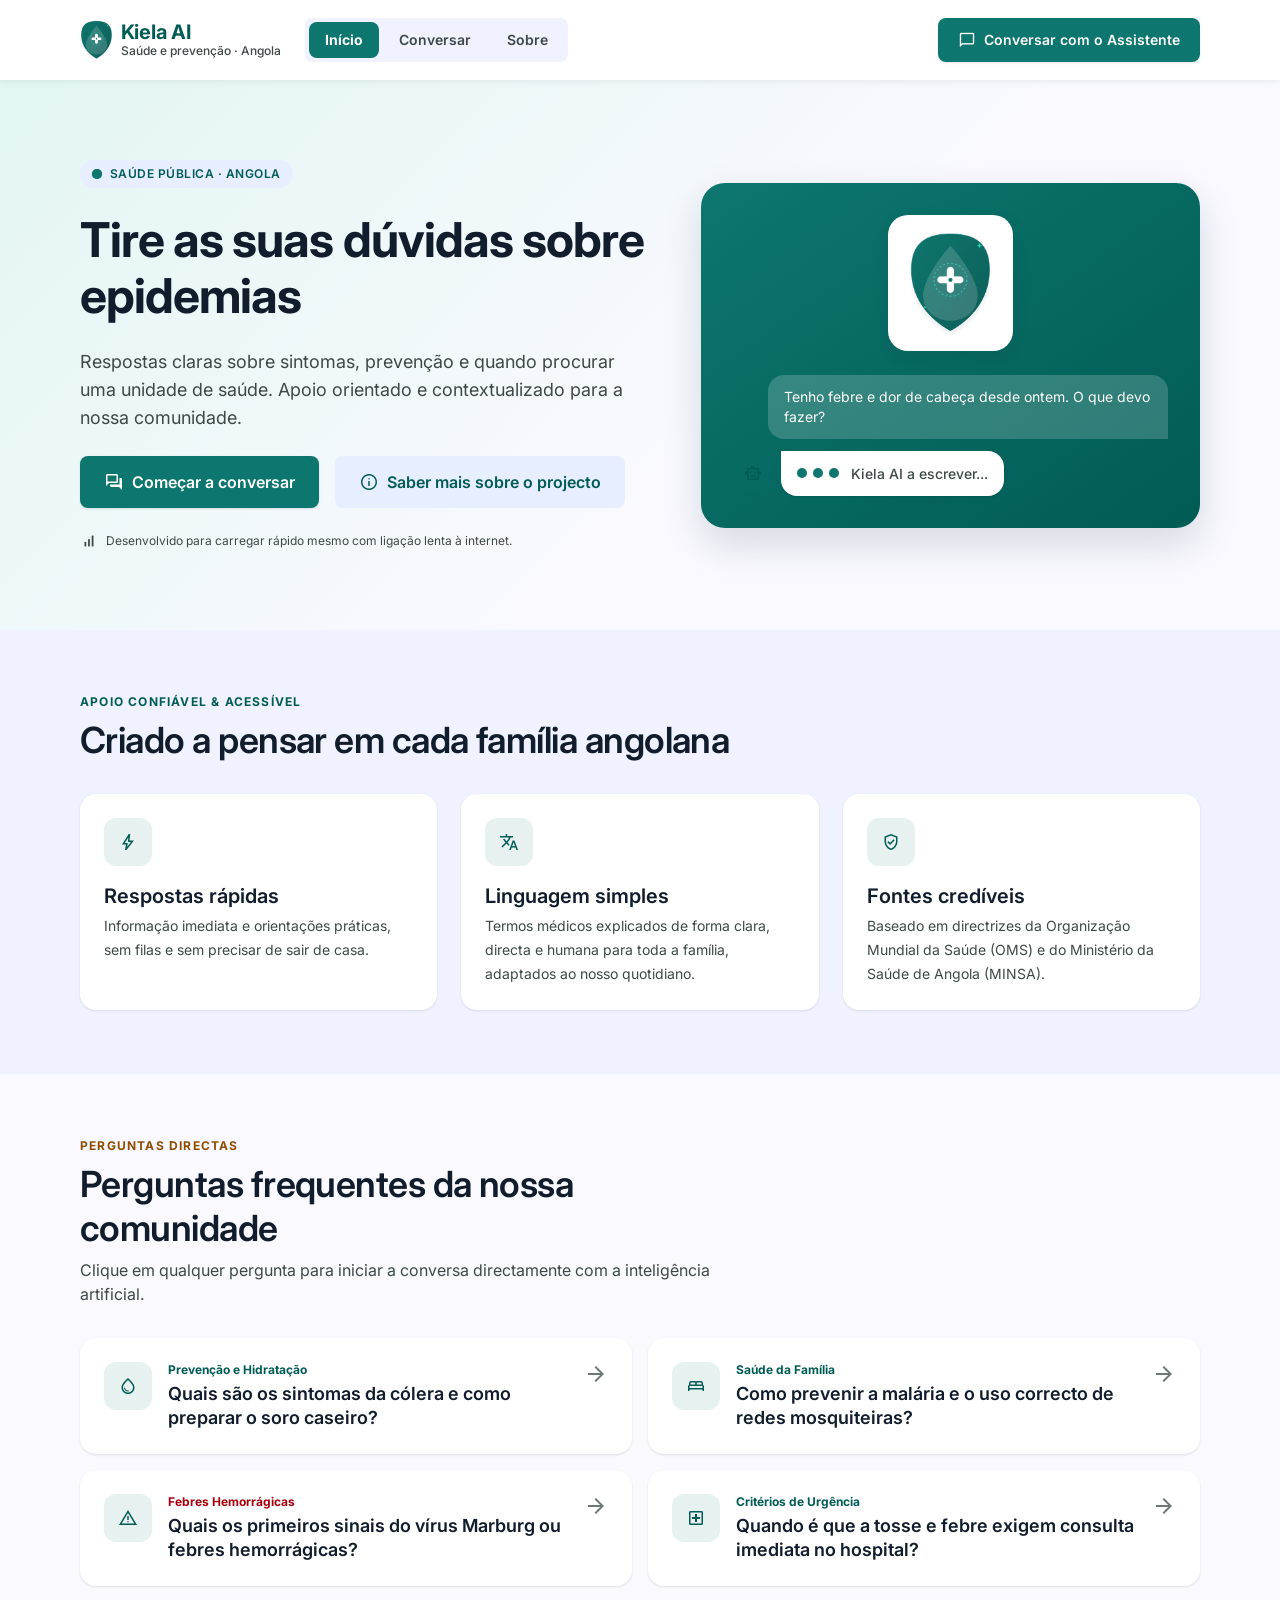
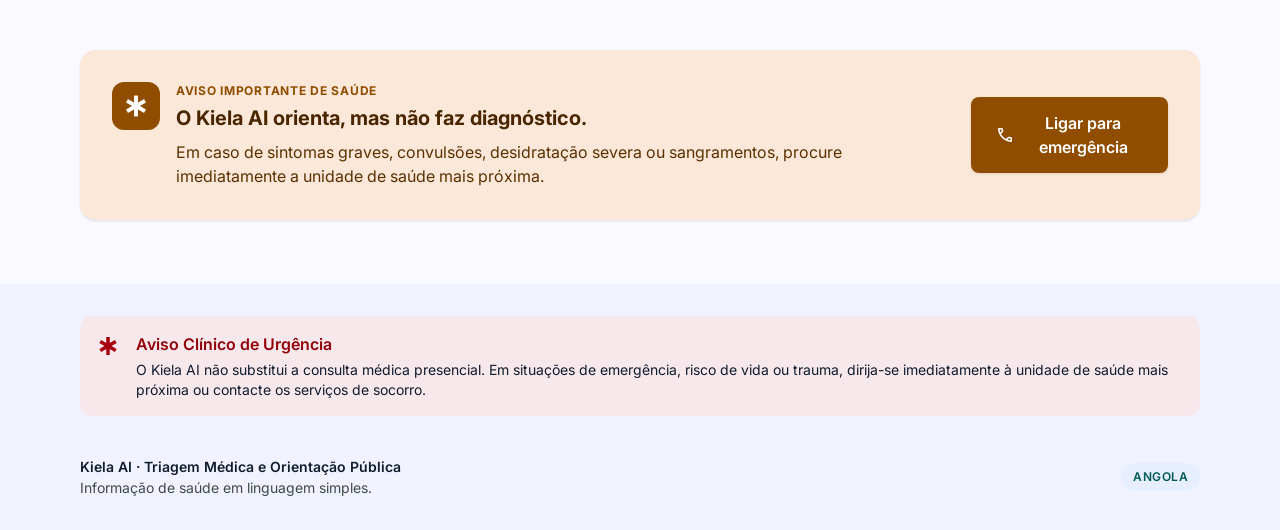
==== index.html @ 8af2745e "Adesão do projeto - versionamento" ====
<!DOCTYPE html>
<html lang="pt-AO">

<head>
  <meta charset="utf-8">
  <meta name="viewport" content="width=device-width, initial-scale=1">
  <title>Kiela AI · Dúvidas sobre epidemias</title>
  <meta name="description"
    content="Assistente de inteligência artificial que esclarece dúvidas sobre epidemias, prevenção e quando procurar uma unidade de saúde.">
  <meta name="theme-color" content="#0d766e">
  <link rel="icon" type="image/png" href="assets/images/favicon.png">
  <link rel="apple-touch-icon" href="assets/images/apple-touch-icon.png">
  <link rel="preconnect" href="https://fonts.googleapis.com">
  <link rel="preconnect" href="https://fonts.gstatic.com" crossorigin>
  <link rel="stylesheet" href="https://fonts.googleapis.com/css2?family=Inter:wght@400;500;600;700&display=swap">
  <link rel="stylesheet"
    href="https://fonts.googleapis.com/css2?family=Material+Symbols+Outlined:opsz,wght,FILL,GRAD@24,400,0..1,0&icon_names=arrow_forward,bed,bolt,call,chat,chat_bubble,check_circle,contact_phone,done,emergency,error,flag,forum,health_and_safety,home,hourglass_top,info,library_books,local_hospital,medical_services,open_in_new,pest_control,privacy_tip,public,refresh,report_problem,send,signal_cellular_alt,smart_toy,sms,sync,task_alt,thumb_down,thumb_up,translate,vaccines,verified_user,warning,water_drop,wifi_off&display=swap">
  <link rel="stylesheet" href="styles/tokens.css">
  <link rel="stylesheet" href="styles/base.css">
  <link rel="stylesheet" href="styles/layout.css">
  <link rel="stylesheet" href="styles/components.css">
  <link rel="stylesheet" href="styles/home.css">
</head>

<body data-base="">
  <a class="skip-link" href="#content">Saltar para o conteúdo</a>
  <div id="site-header"></div>
  <main class="page-main" id="content">

    <section class="hero">
      <div class="container hero__grid">
        <div class="hero__text">
          <span class="badge badge--teal"><span class="dot dot--pulse"></span>Saúde pública · Angola</span>
          <h1>Tire as suas dúvidas sobre epidemias</h1>
          <p class="hero__lead">Respostas claras sobre sintomas, prevenção e quando procurar uma unidade de saúde. Apoio
            orientado e contextualizado para a nossa comunidade.</p>
          <div class="hero__actions">
            <a class="btn btn--primary btn--lg" href="pages/chat.html"><span
                class="material-symbols-outlined icon icon--md" aria-hidden="true">forum</span>Começar a conversar</a>
            <a class="btn btn--soft btn--lg" href="pages/about.html"><span
                class="material-symbols-outlined icon icon--md" aria-hidden="true">info</span>Saber mais sobre o
              projecto</a>
          </div>
          <p class="hero__note"><span class="material-symbols-outlined icon icon--sm"
              aria-hidden="true">signal_cellular_alt</span>Desenvolvido para carregar rápido mesmo com ligação lenta à
            internet.</p>
        </div>
        <div class="hero__preview" aria-hidden="true">
          <div class="hero__logo-wrap"><img class="hero__logo" src="assets/images/logo-shield.png" alt="" width="82"
              height="104"></div>
          <div class="hero__chat">
            <p class="hero__question">Tenho febre e dor de cabeça desde ontem. O que devo fazer?</p>
            <div class="typing">
              <div class="msg__avatar"><span class="material-symbols-outlined icon icon--md"
                  aria-hidden="true">smart_toy</span></div>
              <div class="typing__bubble">
                <div class="typing__dots"><span></span><span></span><span></span></div><span class="typing__text">Kiela
                  AI a escrever...</span>
              </div>
            </div>
          </div>
        </div>
      </div>
    </section>

    <section class="section section--tint">
      <div class="container">
        <div class="section__head">
          <span class="eyebrow">Apoio confiável &amp; acessível</span>
          <h2>Criado a pensar em cada família angolana</h2>
        </div>
        <div class="features">
          <article class="card feature">
            <div class="icon-tile"><span class="material-symbols-outlined icon icon--md" aria-hidden="true">bolt</span>
            </div>
            <div>
              <h3>Respostas rápidas</h3>
              <p class="feature__text">Informação imediata e orientações práticas, sem filas e sem precisar de sair de
                casa.</p>
            </div>
          </article>
          <article class="card feature">
            <div class="icon-tile"><span class="material-symbols-outlined icon icon--md"
                aria-hidden="true">translate</span></div>
            <div>
              <h3>Linguagem simples</h3>
              <p class="feature__text">Termos médicos explicados de forma clara, directa e humana para toda a família,
                adaptados ao nosso quotidiano.</p>
            </div>
          </article>
          <article class="card feature">
            <div class="icon-tile"><span class="material-symbols-outlined icon icon--md"
                aria-hidden="true">verified_user</span></div>
            <div>
              <h3>Fontes credíveis</h3>
              <p class="feature__text">Baseado em directrizes da Organização Mundial da Saúde (OMS) e do Ministério da
                Saúde de Angola (MINSA).</p>
            </div>
          </article>
        </div>
      </div>
    </section>

    <section class="section">
      <div class="container">
        <div class="section__head">
          <span class="eyebrow eyebrow--warm">Perguntas directas</span>
          <h2>Perguntas frequentes da nossa comunidade</h2>
          <p class="section__lead">Clique em qualquer pergunta para iniciar a conversa directamente com a inteligência
            artificial.</p>
        </div>
        <div class="faq">
          <a class="faq__item"
            href="pages/chat.html?q=Quais%20s%C3%A3o%20os%20sintomas%20da%20c%C3%B3lera%20e%20como%20preparar%20o%20soro%20caseiro%3F">
            <div class="faq__main">
              <div class="icon-tile"><span class="material-symbols-outlined icon icon--md"
                  aria-hidden="true">water_drop</span></div>
              <div>
                <p class="faq__topic">Prevenção e Hidratação</p>
                <p class="faq__question">Quais são os sintomas da cólera e como preparar o soro caseiro?</p>
              </div>
            </div>
            <span class="material-symbols-outlined icon faq__arrow" aria-hidden="true">arrow_forward</span>
          </a>
          <a class="faq__item"
            href="pages/chat.html?q=Como%20prevenir%20a%20mal%C3%A1ria%20e%20o%20uso%20correcto%20de%20redes%20mosquiteiras%3F">
            <div class="faq__main">
              <div class="icon-tile"><span class="material-symbols-outlined icon icon--md" aria-hidden="true">bed</span>
              </div>
              <div>
                <p class="faq__topic">Saúde da Família</p>
                <p class="faq__question">Como prevenir a malária e o uso correcto de redes mosquiteiras?</p>
              </div>
            </div>
            <span class="material-symbols-outlined icon faq__arrow" aria-hidden="true">arrow_forward</span>
          </a>
          <a class="faq__item"
            href="pages/chat.html?q=Quais%20os%20primeiros%20sinais%20do%20v%C3%ADrus%20Marburg%20ou%20febres%20hemorr%C3%A1gicas%3F">
            <div class="faq__main">
              <div class="icon-tile"><span class="material-symbols-outlined icon icon--md"
                  aria-hidden="true">warning</span></div>
              <div>
                <p class="faq__topic faq__topic--alert">Febres Hemorrágicas</p>
                <p class="faq__question">Quais os primeiros sinais do vírus Marburg ou febres hemorrágicas?</p>
              </div>
            </div>
            <span class="material-symbols-outlined icon faq__arrow" aria-hidden="true">arrow_forward</span>
          </a>
          <a class="faq__item"
            href="pages/chat.html?q=Quando%20%C3%A9%20que%20a%20tosse%20e%20febre%20exigem%20consulta%20imediata%20no%20hospital%3F">
            <div class="faq__main">
              <div class="icon-tile"><span class="material-symbols-outlined icon icon--md"
                  aria-hidden="true">local_hospital</span></div>
              <div>
                <p class="faq__topic">Critérios de Urgência</p>
                <p class="faq__question">Quando é que a tosse e febre exigem consulta imediata no hospital?</p>
              </div>
            </div>
            <span class="material-symbols-outlined icon faq__arrow" aria-hidden="true">arrow_forward</span>
          </a>
        </div>
      </div>
    </section>

    <section class="section" style="padding-top:0">
      <div class="container">
        <div class="safety">
          <div class="safety__main">
            <div class="icon-tile safety__icon"><span class="material-symbols-outlined icon icon--lg"
                aria-hidden="true">emergency</span></div>
            <div>
              <p class="safety__eyebrow">Aviso importante de saúde</p>
              <p class="safety__title">O Kiela AI orienta, mas não faz diagnóstico.</p>
              <p class="safety__text">Em caso de sintomas graves, convulsões, desidratação severa ou sangramentos,
                procure imediatamente a unidade de saúde mais próxima.</p>
            </div>
          </div>
          <a class="btn btn--warm btn--lg" href="tel:112" data-emergency-call><span
              class="material-symbols-outlined icon icon--md" aria-hidden="true">call</span>Ligar para emergência</a>
        </div>
      </div>
    </section>

  </main>
  <div id="site-footer"></div>
  <script src="src/config/contacts.js"></script>
  <script src="src/utils/dom.js"></script>
  <script src="src/components/header.js"></script>
  <script src="src/components/footer.js"></script>
  <script src="src/utils/page.js"></script>
  <script src="src/controllers/homeController.js"></script>
</body>

</html>
---- styles/tokens.css ----
/* Design tokens (Stitch: "Humane Clinical Public Health").
   Mudar uma cor ou um espaçamento aqui muda-o no site inteiro. */
:root {
  /* superfícies */
  --c-surface: #f9f9ff;
  --c-surface-low: #f0f3ff;
  --c-surface-mid: #e7eeff;
  --c-surface-high: #dee8ff;
  --c-surface-highest: #d8e3fb;
  --c-white: #ffffff;

  /* texto e contornos */
  --c-text: #111c2d;
  --c-text-soft: #3e4947;
  --c-outline: #6e7977;
  --c-outline-soft: #bdc9c6;

  /* verde azulado (principal) */
  --c-primary: #005c55;
  --c-primary-strong: #0d766e;
  --c-on-primary: #ffffff;
  --c-on-primary-soft: #a3faef;
  --c-primary-tint: #9bf2e8;
  --c-on-primary-tint: #00201d;

  /* laranja (avisos) e vermelho (urgência) */
  --c-secondary: #904d00;
  --c-secondary-tint: #ffdcc3;
  --c-danger: #a7000f;
  --c-danger-tint: #ffdad6;
  --c-danger-text: #93000a;

  --c-warn-bg: #fef3c7;
  --c-warn-tag: #fde68a;
  --c-warn-accent: #f59e0b;
  --c-warn-title: #92400e;
  --c-warn-text: #78350f;
  --c-warn-button: #b45309;
  --c-warn-button-hover: #92400e;

  --c-error-bg: #fee2e2;
  --c-error-accent: #dc2626;
  --c-error-title: #991b1b;
  --c-error-text: #7f1d1d;

  /* espaçamentos */
  --space-xs: 0.25rem;
  --space-sm: 0.5rem;
  --space-md: 1rem;
  --space-lg: 1.5rem;
  --space-xl: 2rem;
  --space-2xl: 4rem;

  /* margens laterais da página */
  --margin: 1rem;

  /* cantos */
  --radius-sm: 0.25rem;
  --radius-md: 0.5rem;
  --radius-lg: 0.75rem;
  --radius-xl: 1rem;
  --radius-pill: 9999px;

  /* sombras */
  --shadow-sm: 0 1px 3px rgba(17, 28, 45, 0.08), 0 1px 2px rgba(17, 28, 45, 0.04);
  --shadow-md: 0 6px 16px rgba(17, 28, 45, 0.1);
  --shadow-lg: 0 16px 40px rgba(17, 28, 45, 0.14);

  /* medidas */
  --max-width: 1200px;
  --header-height: 4rem;

  --font: "Inter", system-ui, -apple-system, "Segoe UI", Roboto, "Helvetica Neue", Arial, sans-serif;
}

@media (min-width: 768px) {
  :root { --margin: 1.5rem; }
}
@media (min-width: 900px) {
  :root { --header-height: 5rem; } /* mesmo ponto de viragem do menu (ver layout.css) */
}
@media (min-width: 1024px) {
  :root { --margin: 2.5rem; }
}
---- styles/base.css ----
/* Reset leve e tipografia base */
*, *::before, *::after { box-sizing: border-box; }

html {
  -webkit-text-size-adjust: 100%;
  scroll-behavior: smooth;
}

body {
  margin: 0;
  min-height: 100vh;
  display: flex;
  flex-direction: column;
  font-family: var(--font);
  font-size: 1rem;
  line-height: 1.5;
  color: var(--c-text);
  background: var(--c-surface);
  -webkit-font-smoothing: antialiased;
}

img { max-width: 100%; display: block; }
a { color: inherit; text-decoration: none; }
button, input { font: inherit; color: inherit; }
button { cursor: pointer; }
p { margin: 0; }
h1, h2, h3, h4 { margin: 0; line-height: 1.25; }
ul { margin: 0; padding: 0; list-style: none; }

h1 { font-size: 2.25rem; line-height: 2.75rem; font-weight: 700; letter-spacing: -0.02em; }
h2 { font-size: 1.75rem; line-height: 2.25rem; font-weight: 600; letter-spacing: -0.015em; }
h3 { font-size: 1.25rem; line-height: 1.75rem; font-weight: 600; }

@media (min-width: 768px) {
  h1 { font-size: 3rem; line-height: 3.5rem; }
  h2 { font-size: 2.25rem; line-height: 2.75rem; }
}

:focus-visible { outline: 2px solid var(--c-primary-strong); outline-offset: 2px; }

/* acessibilidade */
.visually-hidden {
  position: absolute; width: 1px; height: 1px; margin: -1px; padding: 0;
  overflow: hidden; clip: rect(0 0 0 0); white-space: nowrap; border: 0;
}
.skip-link {
  position: absolute; left: var(--space-md); top: -4rem; z-index: 100;
  padding: var(--space-sm) var(--space-md); border-radius: var(--radius-md);
  background: var(--c-primary); color: var(--c-on-primary); font-weight: 600;
}
.skip-link:focus { top: var(--space-sm); }

/* ícones (fonte Material Symbols) */
.icon {
  /* caixa quadrada fixa: se a fonte de ícones demorar ou falhar, o texto do ícone não parte o layout */
  display: inline-block; width: 1em; height: 1em; overflow: hidden; white-space: nowrap;
  font-size: 1.5rem; line-height: 1; flex-shrink: 0; user-select: none;
}
.icon--sm { font-size: 1.125rem; }
.icon--md { font-size: 1.25rem; }
.icon--lg { font-size: 1.75rem; }
.icon--xl { font-size: 2rem; }
.icon--fill { font-variation-settings: "FILL" 1; }

@media (prefers-reduced-motion: reduce) {
  *, *::before, *::after {
    animation-duration: 0.01ms !important;
    animation-iteration-count: 1 !important;
    transition-duration: 0.01ms !important;
    scroll-behavior: auto !important;
  }
}
---- styles/layout.css ----
/* Estrutura comum: contentor, cabeçalho (barra no PC, hambúrguer no telemóvel) e rodapé */

.container {
  width: 100%;
  max-width: var(--max-width);
  margin: 0 auto;
  padding-inline: var(--margin);
}

.page-main {
  flex: 1;
  padding-top: var(--header-height); /* o cabeçalho é fixo */
}

/* ---------- Cabeçalho ---------- */
.site-header {
  position: fixed;
  top: 0; left: 0; right: 0;
  z-index: 50;
  background: rgba(255, 255, 255, 0.96);
  -webkit-backdrop-filter: blur(16px);
  backdrop-filter: blur(16px);
  box-shadow: 0 1px 8px rgba(17, 28, 45, 0.08);
}

.site-header__bar {
  height: var(--header-height);
  display: flex;
  align-items: center;
  justify-content: space-between;
  gap: var(--space-md);
}

.site-header__left { display: flex; align-items: center; min-width: 0; }
.site-header__right { display: flex; align-items: center; gap: var(--space-md); }

.brand { display: flex; align-items: center; gap: var(--space-sm); min-width: 0; }
.brand__logo { height: 2.5rem; width: auto; flex-shrink: 0; }
.brand__text { display: flex; flex-direction: column; min-width: 0; }
.brand__name {
  font-size: 1.25rem; line-height: 1.1; font-weight: 700; letter-spacing: -0.01em;
  color: var(--c-primary);
}
.brand__tagline { font-size: 0.75rem; line-height: 1rem; font-weight: 500; color: var(--c-text-soft); }

/* Barra de navegação (PC) */
.site-nav {
  display: none;
  align-items: center;
  gap: var(--space-xs);
  padding: var(--space-xs);
  margin-left: var(--space-lg);
  background: var(--c-surface-low);
  border-radius: var(--radius-md);
}
.site-nav__link {
  padding: 0.5rem 1rem;
  border-radius: var(--radius-md);
  font-size: 0.875rem; line-height: 1.25rem; font-weight: 600;
  color: var(--c-text-soft);
  transition: background-color 0.15s, color 0.15s;
}
.site-nav__link:hover { background: var(--c-surface-high); color: var(--c-text); }
.site-nav__link[aria-current="page"] { background: var(--c-primary-strong); color: var(--c-on-primary); font-weight: 700; }

.health-line { display: none; flex-direction: column; align-items: flex-end; }
.health-line__label { font-size: 0.75rem; line-height: 1rem; color: var(--c-text-soft); font-weight: 500; }
.health-line__number { font-size: 0.875rem; line-height: 1.25rem; font-weight: 700; color: var(--c-danger); }

.site-header .site-header__cta { display: none; } /* mais específico que .btn (que vem depois) */

/* Botão hambúrguer (telemóvel) */
.menu-toggle {
  display: inline-flex; align-items: center; justify-content: center;
  width: 2.75rem; height: 2.75rem;
  border: 0; border-radius: var(--radius-md);
  background: var(--c-surface-low);
  color: var(--c-primary);
}
.menu-toggle:hover { background: var(--c-surface-high); }
.menu-toggle__bars { position: relative; width: 1.25rem; height: 0.875rem; display: block; }
.menu-toggle__bars span {
  position: absolute; left: 0; width: 100%; height: 2px; border-radius: 2px;
  background: currentColor;
  transition: transform 0.2s ease, opacity 0.15s ease, top 0.2s ease;
}
.menu-toggle__bars span:nth-child(1) { top: 0; }
.menu-toggle__bars span:nth-child(2) { top: 6px; }
.menu-toggle__bars span:nth-child(3) { top: 12px; }
.menu-toggle[aria-expanded="true"] .menu-toggle__bars span:nth-child(1) { top: 6px; transform: rotate(45deg); }
.menu-toggle[aria-expanded="true"] .menu-toggle__bars span:nth-child(2) { opacity: 0; }
.menu-toggle[aria-expanded="true"] .menu-toggle__bars span:nth-child(3) { top: 6px; transform: rotate(-45deg); }

/* Menu em gaveta (telemóvel) */
.mobile-menu {
  position: absolute; top: 100%; left: 0; right: 0;
  background: var(--c-white);
  box-shadow: var(--shadow-lg);
  padding: var(--space-md) var(--margin) var(--space-lg);
  display: flex; flex-direction: column; gap: var(--space-xs);
  opacity: 0; visibility: hidden; transform: translateY(-8px);
  transition: opacity 0.2s ease, transform 0.2s ease, visibility 0.2s;
}
.mobile-menu.is-open { opacity: 1; visibility: visible; transform: none; }
.mobile-menu__link {
  display: flex; align-items: center; gap: var(--space-md);
  min-height: 3rem; padding: 0 var(--space-md);
  border-radius: var(--radius-md);
  font-size: 1rem; font-weight: 600; color: var(--c-text-soft);
}
.mobile-menu__link:hover { background: var(--c-surface-low); }
.mobile-menu__link[aria-current="page"] { background: var(--c-surface-low); color: var(--c-primary); }
.mobile-menu__cta { margin-top: var(--space-sm); }

/* A partir de 900px: barra completa, sem hambúrguer */
@media (min-width: 900px) {
  .site-nav { display: flex; }
  .site-header .site-header__cta { display: inline-flex; }
  .menu-toggle, .mobile-menu { display: none; }
}
@media (min-width: 1200px) {
  .health-line { display: flex; }
}

/* ---------- Rodapé ---------- */
.site-footer { background: var(--c-surface-low); margin-top: auto; }
.site-footer__inner {
  display: flex; flex-direction: column; gap: var(--space-lg);
  padding-block: var(--space-xl);
}
.urgent-notice {
  display: flex; gap: var(--space-md); align-items: flex-start;
  padding: var(--space-md);
  border-radius: var(--radius-lg);
  background: rgba(255, 218, 214, 0.45);
}
.urgent-notice .icon { color: var(--c-danger); margin-top: 2px; }
.urgent-notice__title { font-size: 1rem; font-weight: 600; color: var(--c-danger-text); }
.urgent-notice__text { font-size: 0.875rem; line-height: 1.25rem; margin-top: var(--space-xs); }

.site-footer__bottom {
  display: flex; flex-direction: column; gap: var(--space-sm);
  align-items: center; text-align: center;
  padding-top: var(--space-md);
}
.site-footer__title { font-size: 0.875rem; font-weight: 600; }
.site-footer__text { font-size: 0.875rem; color: var(--c-text-soft); }
@media (min-width: 768px) {
  .site-footer__bottom { flex-direction: row; justify-content: space-between; text-align: left; }
}
---- styles/components.css ----
/* Peças reutilizáveis: botões, selos, avisos, secções */

/* ---------- Botões ---------- */
.btn {
  display: inline-flex; align-items: center; justify-content: center; gap: var(--space-sm);
  min-height: 2.75rem; padding: 0.625rem 1.25rem;
  border: 0; border-radius: var(--radius-md);
  font-size: 0.875rem; line-height: 1.25rem; font-weight: 600; text-align: center;
  transition: background-color 0.15s, box-shadow 0.15s, transform 0.1s;
}
.btn:active { transform: scale(0.97); }
.btn[disabled] { opacity: 0.55; cursor: not-allowed; transform: none; }
.btn--lg { min-height: 3.25rem; padding: 0.875rem 1.5rem; font-size: 1rem; line-height: 1.5rem; }
.btn--block { width: 100%; }

.btn--primary { background: var(--c-primary-strong); color: var(--c-on-primary); box-shadow: var(--shadow-sm); }
.btn--primary:hover:not([disabled]) { background: var(--c-primary); }
.btn--soft { background: var(--c-surface-mid); color: var(--c-primary); }
.btn--soft:hover:not([disabled]) { background: var(--c-surface-high); }
.btn--light { background: var(--c-white); color: var(--c-primary); box-shadow: var(--shadow-sm); }
.btn--light:hover:not([disabled]) { background: var(--c-surface-low); }
.btn--warm { background: var(--c-secondary); color: var(--c-white); box-shadow: var(--shadow-sm); }
.btn--warm:hover:not([disabled]) { background: #703b00; }

/* ---------- Selos e pontos ---------- */
.badge {
  display: inline-flex; align-items: center; gap: var(--space-sm);
  padding: 0.375rem 0.75rem; border-radius: var(--radius-pill);
  font-size: 0.75rem; line-height: 1rem; font-weight: 600; letter-spacing: 0.04em; text-transform: uppercase;
}
.badge--teal { background: var(--c-surface-mid); color: var(--c-primary); }

.dot { position: relative; width: 0.625rem; height: 0.625rem; border-radius: 50%; background: var(--c-primary-strong); flex-shrink: 0; }
.dot--pulse::after {
  content: ""; position: absolute; inset: 0; border-radius: 50%; background: inherit;
  animation: ping 1.6s cubic-bezier(0, 0, 0.2, 1) infinite;
}

/* ---------- Secções e cartões ---------- */
.section { padding-block: var(--space-2xl); }
.section--tint { background: var(--c-surface-low); }
.section__head { display: flex; flex-direction: column; gap: var(--space-sm); margin-bottom: var(--space-xl); max-width: 42rem; }
.section__head--center { margin-inline: auto; text-align: center; align-items: center; }
.section__lead { color: var(--c-text-soft); }

.eyebrow { font-size: 0.75rem; line-height: 1rem; font-weight: 700; letter-spacing: 0.1em; text-transform: uppercase; color: var(--c-primary); }
.eyebrow--warm { color: var(--c-secondary); }

.card { background: var(--c-white); border-radius: var(--radius-xl); box-shadow: var(--shadow-sm); padding: var(--space-lg); }

.icon-tile {
  width: 3rem; height: 3rem; border-radius: var(--radius-lg);
  display: flex; align-items: center; justify-content: center; flex-shrink: 0;
  background: rgba(13, 118, 110, 0.1); color: var(--c-primary);
}
.icon-tile--solid { background: var(--c-primary-strong); color: var(--c-on-primary); }

/* ---------- Avisos (aviso hospitalar, erro, espera) ---------- */
.alert {
  display: flex; gap: var(--space-md); align-items: flex-start;
  width: 100%; padding: var(--space-md);
  border-radius: var(--radius-xl); box-shadow: var(--shadow-sm);
}
.alert__icon {
  width: 3rem; height: 3rem; border-radius: var(--radius-lg); flex-shrink: 0;
  display: flex; align-items: center; justify-content: center; color: var(--c-white);
}
.alert__body { flex: 1; min-width: 0; display: flex; flex-direction: column; gap: var(--space-sm); }
.alert__head { display: flex; flex-wrap: wrap; gap: var(--space-sm); align-items: center; justify-content: space-between; }
.alert__title { font-size: 1rem; line-height: 1.5rem; font-weight: 700; }
.alert__tag { padding: 0.125rem 0.625rem; border-radius: var(--radius-pill); font-size: 0.75rem; font-weight: 600; }
.alert__text { font-size: 1rem; line-height: 1.5rem; }
.alert__text--small { font-size: 0.875rem; line-height: 1.25rem; }
.alert__action { align-self: flex-start; margin-top: var(--space-xs); }

.alert--warning { background: var(--c-warn-bg); }
.alert--warning .alert__icon { background: var(--c-warn-accent); }
.alert--warning .alert__title { color: var(--c-warn-title); }
.alert--warning .alert__tag { background: var(--c-warn-tag); color: var(--c-warn-text); }
.alert--warning .alert__text { color: var(--c-warn-text); }
.alert--warning .btn { background: var(--c-warn-button); color: var(--c-white); }
.alert--warning .btn:hover { background: var(--c-warn-button-hover); }

.alert--error { background: var(--c-error-bg); flex-wrap: wrap; }
.alert--error .alert__icon { background: var(--c-error-accent); width: 2.5rem; height: 2.5rem; }
.alert--error .alert__title { color: var(--c-error-title); font-size: 0.875rem; }
.alert--error .alert__text { color: var(--c-error-text); font-size: 0.875rem; line-height: 1.25rem; }
.alert--error .btn { background: var(--c-white); color: var(--c-error-title); box-shadow: var(--shadow-sm); }
.alert--error .btn:hover { background: #fef2f2; }

.alert--wait { background: var(--c-surface-low); }
.alert--wait .alert__icon { width: 2.5rem; height: 2.5rem; background: var(--c-surface-highest); color: var(--c-primary); }
.alert--wait .alert__title { color: var(--c-text); font-size: 0.875rem; }
.alert--wait .alert__text { color: var(--c-text-soft); font-size: 0.875rem; line-height: 1.25rem; }

@media (min-width: 640px) {
  .alert--error { flex-wrap: nowrap; align-items: center; }
  .alert--error .alert__action { align-self: center; margin-top: 0; }
}

/* ---------- Avatar e indicador "a escrever" (chat e página inicial) ---------- */
.msg__avatar { width: 2.5rem; height: 2.5rem; margin-top: var(--space-xs); border-radius: 50%; flex-shrink: 0; display: flex; align-items: center; justify-content: center; background: var(--c-primary); color: var(--c-on-primary); box-shadow: var(--shadow-sm); }
.typing { display: flex; align-items: center; gap: var(--space-sm); }
.typing .msg__avatar { margin-top: 0; background: rgba(13, 118, 110, 0.15); color: var(--c-primary); box-shadow: none; }
.typing__bubble { display: flex; align-items: center; gap: 0.75rem; padding: 0.75rem var(--space-md); border-radius: var(--radius-xl); border-top-left-radius: 0; background: var(--c-white); box-shadow: var(--shadow-sm); }
.typing__dots { display: flex; gap: 0.375rem; }
.typing__dots span { width: 0.625rem; height: 0.625rem; border-radius: 50%; background: var(--c-primary-strong); animation: bounce 1s infinite; }
.typing__dots span:nth-child(2) { animation-delay: 0.2s; }
.typing__dots span:nth-child(3) { animation-delay: 0.4s; }
.typing__text { font-size: 0.875rem; font-weight: 500; color: var(--c-text-soft); }


/* ---------- Animações ---------- */
@keyframes ping { 75%, 100% { transform: scale(2.4); opacity: 0; } }
@keyframes fade-in { from { opacity: 0; transform: translateY(6px); } to { opacity: 1; transform: none; } }
@keyframes spin { to { transform: rotate(360deg); } }
@keyframes bounce { 0%, 80%, 100% { transform: translateY(0); } 40% { transform: translateY(-0.4rem); } }
.fade-in { animation: fade-in 0.25s ease-out both; }
.spin { animation: spin 1.2s linear infinite; }
---- styles/home.css ----
/* Página inicial */

.hero { background: linear-gradient(135deg, #e3f6f3 0%, var(--c-surface) 58%); overflow: hidden; }
.hero__grid { display: grid; gap: var(--space-xl); align-items: center; padding-block: 3rem; }
.hero__text { display: flex; flex-direction: column; align-items: flex-start; gap: var(--space-lg); }
.hero__lead { font-size: 1.125rem; line-height: 1.75rem; color: var(--c-text-soft); max-width: 36rem; }
.hero__actions { display: flex; flex-wrap: wrap; gap: var(--space-md); }
.hero__note { display: flex; align-items: center; gap: var(--space-sm); font-size: 0.75rem; line-height: 1rem; color: var(--c-text-soft); }

.hero__preview {
  display: flex; flex-direction: column; align-items: center; gap: var(--space-lg);
  padding: var(--space-xl); border-radius: 1.5rem; color: var(--c-on-primary);
  background: linear-gradient(145deg, var(--c-primary-strong), var(--c-primary));
  box-shadow: var(--shadow-lg);
}
.hero__logo-wrap { background: var(--c-white); border-radius: 1.25rem; padding: var(--space-md) 1.25rem; box-shadow: var(--shadow-md); }
.hero__logo { height: 6.5rem; width: auto; }
.hero__chat { width: 100%; display: flex; flex-direction: column; gap: 0.75rem; }
.hero__question {
  align-self: flex-end; max-width: 92%;
  padding: 0.75rem var(--space-md); border-radius: var(--radius-xl) var(--radius-xl) 0 var(--radius-xl);
  background: rgba(255, 255, 255, 0.18); font-size: 0.875rem; line-height: 1.25rem;
}
.hero__preview .typing { align-self: flex-start; }

@media (min-width: 900px) {
  .hero__grid { grid-template-columns: 1.15fr 1fr; padding-block: 5rem; gap: 3rem; }
}

.features { display: grid; gap: var(--space-lg); }
.feature { display: flex; flex-direction: column; gap: var(--space-md); }
.feature__text { color: var(--c-text-soft); font-size: 0.875rem; line-height: 1.5rem; margin-top: var(--space-xs); }
@media (min-width: 768px) { .features { grid-template-columns: repeat(3, 1fr); } }

.faq { display: grid; gap: var(--space-md); }
.faq__item {
  display: flex; align-items: flex-start; justify-content: space-between; gap: var(--space-md);
  padding: var(--space-lg); border-radius: var(--radius-xl);
  background: var(--c-white); box-shadow: var(--shadow-sm);
  transition: background-color 0.2s, box-shadow 0.2s;
}
.faq__item:hover { background: var(--c-surface-low); box-shadow: var(--shadow-md); }
.faq__main { display: flex; gap: var(--space-md); align-items: flex-start; }
.faq__topic { font-size: 0.75rem; line-height: 1rem; font-weight: 700; color: var(--c-primary); }
.faq__topic--alert { color: var(--c-danger); }
.faq__question { font-size: 1.125rem; line-height: 1.5rem; font-weight: 600; margin-top: var(--space-xs); }
.faq__arrow { color: var(--c-outline); transition: transform 0.2s, color 0.2s; }
.faq__item:hover .faq__arrow { color: var(--c-primary); transform: translateX(4px); }
@media (min-width: 768px) { .faq { grid-template-columns: 1fr 1fr; } }

.safety {
  display: flex; flex-direction: column; gap: var(--space-lg);
  padding: var(--space-lg); border-radius: var(--radius-xl);
  background: #fbe8d9; box-shadow: var(--shadow-sm);
}
.safety__main { display: flex; gap: var(--space-md); align-items: flex-start; }
.safety__icon { background: var(--c-secondary); color: var(--c-white); }
.safety__eyebrow { font-size: 0.75rem; font-weight: 700; letter-spacing: 0.06em; text-transform: uppercase; color: var(--c-secondary); }
.safety__title { font-size: 1.25rem; line-height: 1.75rem; font-weight: 700; color: #4a2600; margin-top: var(--space-xs); }
.safety__text { color: #5a3000; margin-top: var(--space-sm); }
@media (min-width: 768px) {
  .safety { flex-direction: row; align-items: center; justify-content: space-between; padding: var(--space-xl); }
}
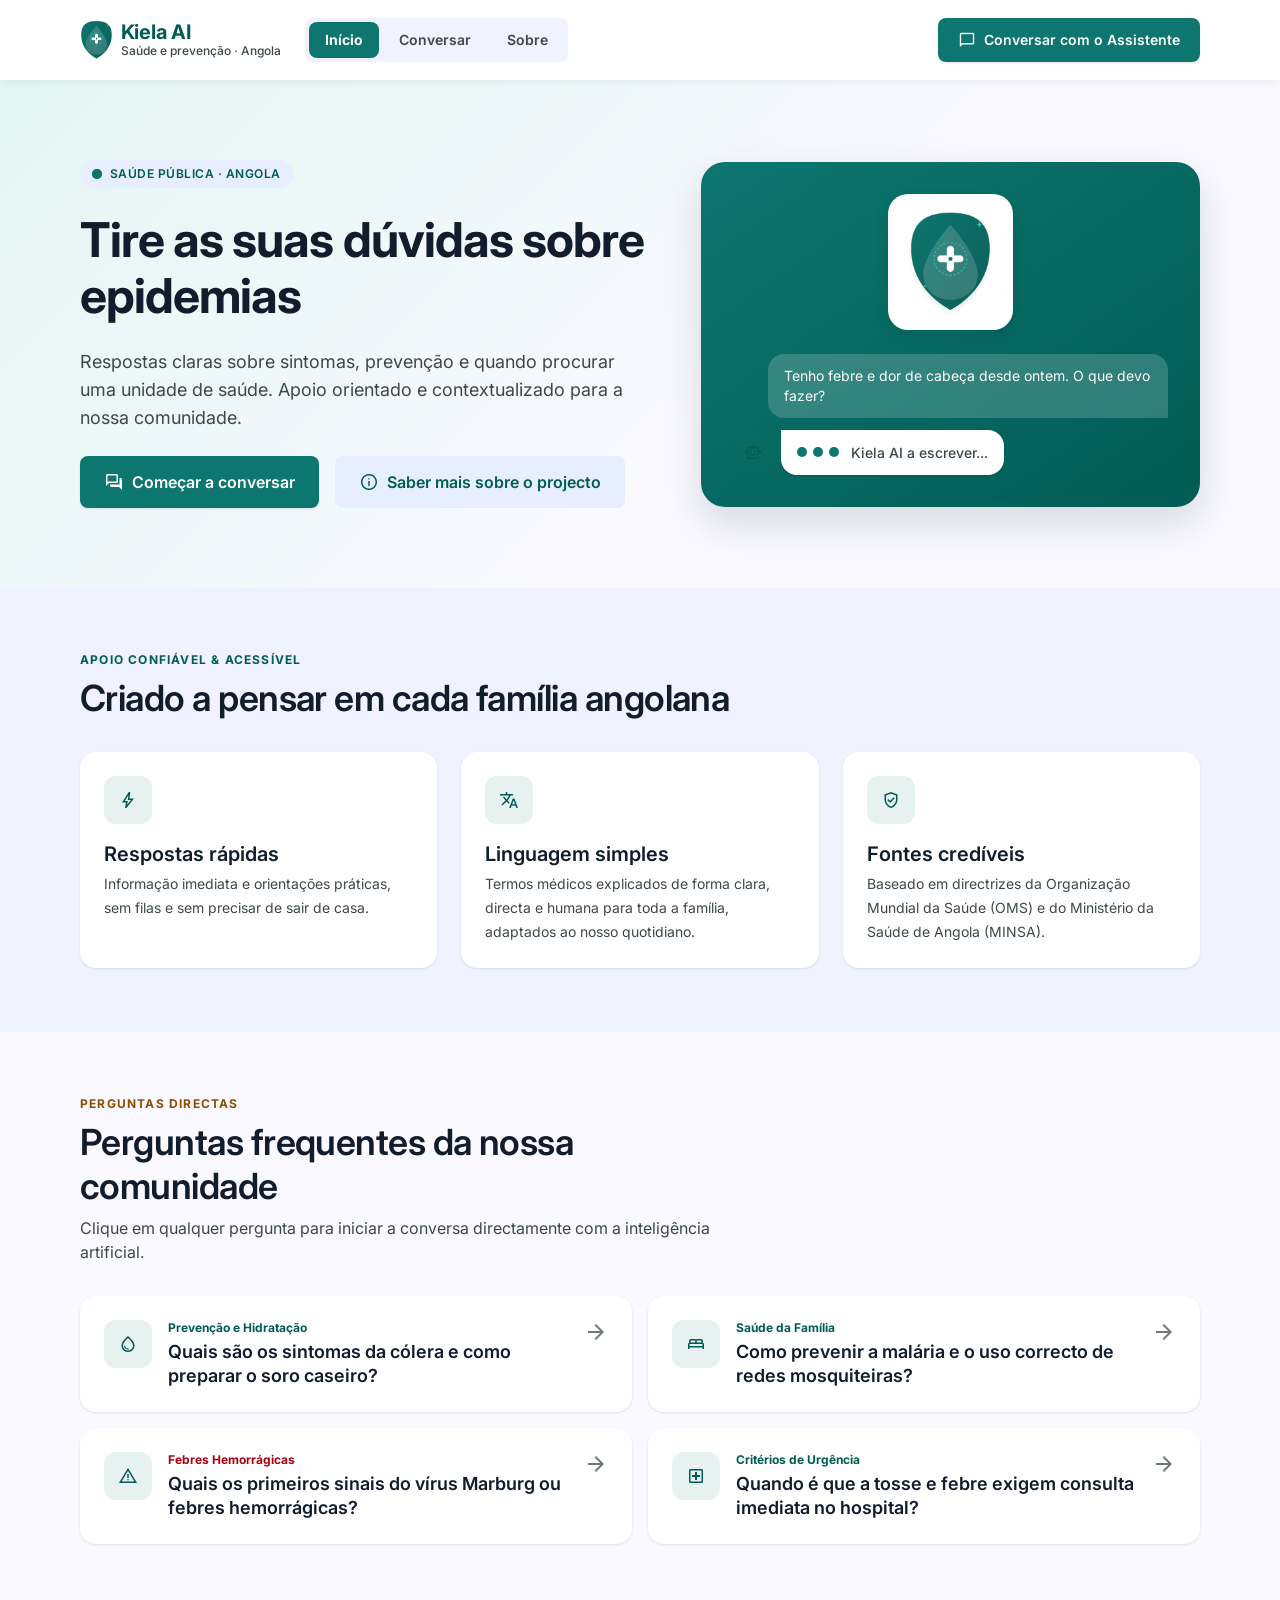
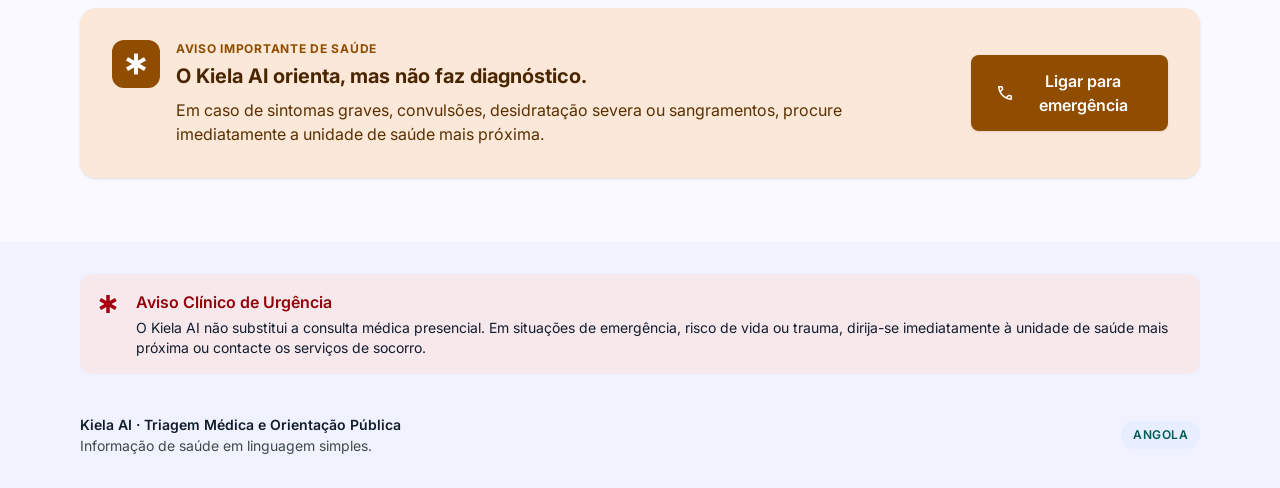
==== commit fd92e0e2: "Otimizações de escrita" ====
--- a/index.html
+++ b/index.html
@@ -41,9 +41,7 @@
                 class="material-symbols-outlined icon icon--md" aria-hidden="true">info</span>Saber mais sobre o
               projecto</a>
           </div>
-          <p class="hero__note"><span class="material-symbols-outlined icon icon--sm"
-              aria-hidden="true">signal_cellular_alt</span>Desenvolvido para carregar rápido mesmo com ligação lenta à
-            internet.</p>
+
         </div>
         <div class="hero__preview" aria-hidden="true">
           <div class="hero__logo-wrap"><img class="hero__logo" src="assets/images/logo-shield.png" alt="" width="82"
